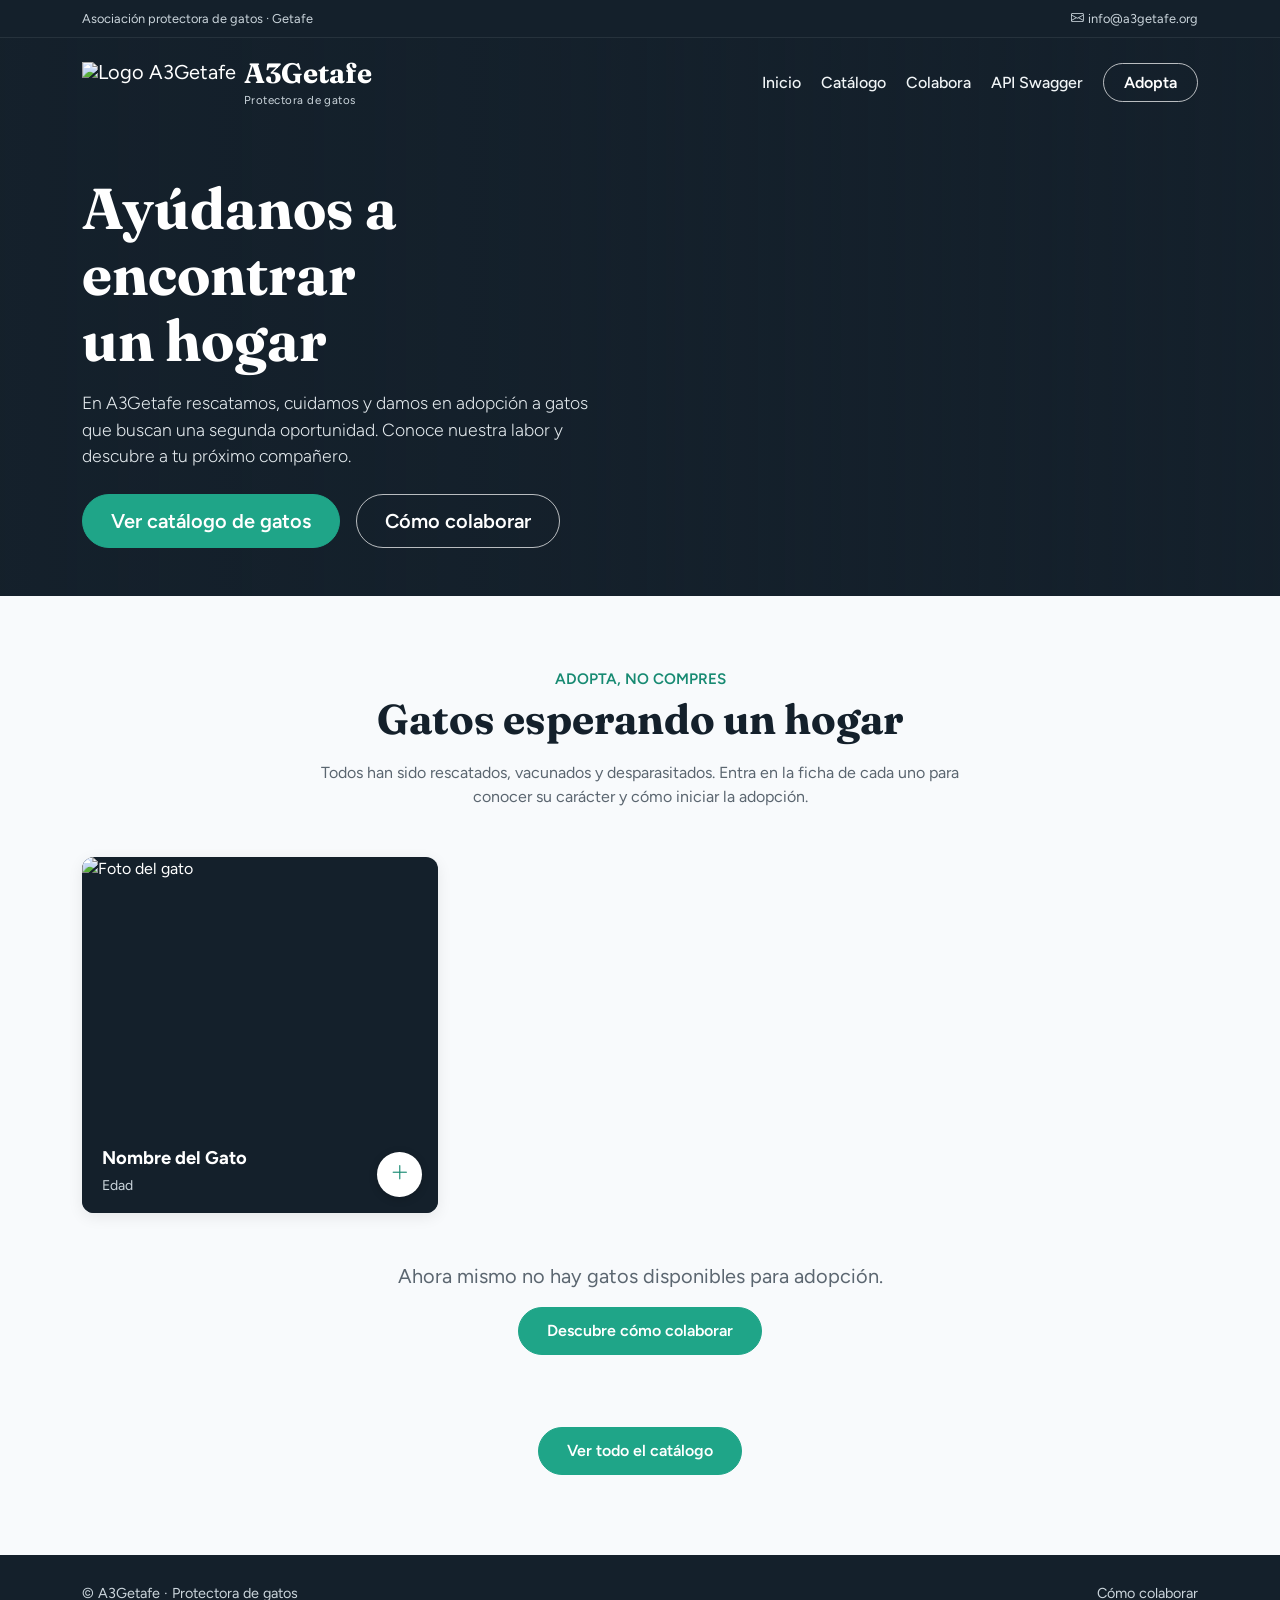
==== src/main/resources/templates/index.html @ 7547a060 "Version 2.0 frontend" ====
<!DOCTYPE html>
<html lang="es" xmlns:th="http://www.thymeleaf.org">
<head>
    <meta charset="UTF-8">
    <meta name="viewport" content="width=device-width, initial-scale=1">
    <title>A3Getafe - Protectora de Gatos</title>

    <!-- Bootstrap 5 -->
    <link href="https://cdn.jsdelivr.net/npm/bootstrap@5.3.0/dist/css/bootstrap.min.css" rel="stylesheet">
    <!-- Bootstrap Icons -->
    <link rel="stylesheet" href="https://cdn.jsdelivr.net/npm/bootstrap-icons@1.11.0/font/bootstrap-icons.css">
    <!-- Fuentes Google -->
    <link rel="preconnect" href="https://fonts.googleapis.com">
    <link rel="preconnect" href="https://fonts.gstatic.com" crossorigin>
    <link href="https://fonts.googleapis.com/css2?family=Fraunces:opsz,wght@9..144,600;9..144,700&family=Figtree:wght@400;500;600&display=swap" rel="stylesheet">

    <style>
        :root {
            --a3-ink: #14202b;       /* Barra superior y títulos */
            --a3-teal: #1fa588;      /* Acento: botones y highlights */
            --a3-teal-dark: #178a72;
            --a3-text: #5b6670;
            --a3-paper: #ffffff;

            --bs-body-font-family: 'Figtree', system-ui, sans-serif;
            --bs-body-color: var(--a3-text);
        }

        h1, h2, .a3-logo { font-family: 'Fraunces', Georgia, serif; }
        h1, h2 { color: var(--a3-ink); font-weight: 700; }

        /* ---------- Barra superior ---------- */
        .a3-topbar {
            background: var(--a3-ink);
            color: #cbd5dc;
            font-size: .8rem;
            padding: .55rem 0;
            border-bottom: 1px solid rgba(255, 255, 255, 0.08);
        }
        .a3-topbar a { color: inherit; text-decoration: none; }
        .a3-topbar a:hover { color: #fff; }

        /* ---------- Hero con imagen externa ---------- */
        .a3-hero {
            position: relative;
            min-height: 540px;
            color: #fff;
            background:
                    linear-gradient(90deg, rgba(20,32,43,0.92) 0%, rgba(20,32,43,0.7) 45%, rgba(20,32,43,0.1) 100%),
                    url('https://images.unsplash.com/photo-1514888286974-6c03e2ca1dba?q=80&w=1000') center right / cover no-repeat,
                    var(--a3-ink);
            display: flex;
            flex-direction: column;
        }
        .a3-hero h1 {
            color: #fff;
            font-size: clamp(2.4rem, 5vw, 3.6rem);
            line-height: 1.15;
        }
        .a3-hero .lead {
            color: #e4eaee;
            font-size: 1.1rem;
            max-width: 32rem;
        }

        /* ---------- Navegación ---------- */
        .a3-nav .navbar-brand { color: #fff; line-height: 1; }
        .a3-logo { font-size: 1.75rem; font-weight: 700; display: block; }
        .a3-logo-sub { font-size: .72rem; letter-spacing: .04em; color: #cbd5dc; }
        .a3-nav .nav-link { color: #f1f5f7; padding: .5rem 1rem; font-weight: 500; }
        .a3-nav .nav-link:hover,
        .a3-nav .nav-link:focus-visible { color: var(--a3-teal); }
        .a3-nav .navbar-toggler { border-color: rgba(255,255,255,.5); }

        @media (max-width: 991.98px) {
            .a3-nav .navbar-collapse.show,
            .a3-nav .navbar-collapse.collapsing {
                background: rgba(20,32,43,.96);
                border-radius: .5rem;
                padding: 1rem;
                margin-top: .5rem;
            }
        }

        /* ---------- Botones ---------- */
        .btn-a3 {
            background: var(--a3-teal);
            border-color: var(--a3-teal);
            color: #fff;
            border-radius: 50rem;
            font-weight: 600;
            padding: .7rem 1.75rem;
            transition: all .2s ease-in-out;
        }
        .btn-a3:hover, .btn-a3:focus-visible {
            background: var(--a3-teal-dark);
            border-color: var(--a3-teal-dark);
            color: #fff;
        }
        .btn-a3-outline {
            border: 1px solid rgba(255,255,255,.7);
            color: #fff;
            border-radius: 50rem;
            font-weight: 600;
            padding: .7rem 1.75rem;
            transition: all .2s ease-in-out;
        }
        .btn-a3-outline:hover, .btn-a3-outline:focus-visible {
            background: #fff;
            color: var(--a3-ink);
        }
        .a3-nav .btn-a3-outline { padding: .4rem 1.25rem; }

        :focus-visible { outline: 3px solid var(--a3-teal); outline-offset: 2px; }

        /* ---------- Sección de gatos ---------- */
        .a3-section { padding: 4.5rem 0 5rem; background-color: #f8fafc; }
        .a3-eyebrow { color: var(--a3-teal-dark); font-weight: 600; font-size: 0.95rem; }
        .a3-section h2 { font-size: clamp(2rem, 4vw, 2.6rem); }
        .a3-section .intro { max-width: 42rem; margin-inline: auto; color: var(--a3-text); }

        .a3-cat {
            position: relative;
            display: block;
            aspect-ratio: 1 / 1;
            overflow: hidden;
            border-radius: 12px;
            background: var(--a3-ink);
            color: #fff;
            text-decoration: none;
            box-shadow: 0 4px 15px rgba(0, 0, 0, 0.08);
            transition: transform .2s ease-in-out, box-shadow .2s ease-in-out;
        }
        .a3-cat:hover {
            transform: translateY(-4px);
            box-shadow: 0 8px 25px rgba(0, 0, 0, 0.15);
        }
        .a3-cat img { width: 100%; height: 100%; object-fit: cover; display: block; }
        .a3-cat-label {
            position: absolute;
            inset: auto 0 0 0;
            padding: 1rem 4.5rem 1rem 1.25rem;
            background: linear-gradient(0deg, rgba(20,32,43,0.95) 0%, rgba(20,32,43,0.75) 70%, rgba(20,32,43,0) 100%);
        }
        .a3-cat-name { font-weight: 700; font-size: 1.15rem; display: block; color: #fff; }
        .a3-cat-age { font-size: .88rem; color: #cbd5dc; }
        .a3-cat-btn {
            position: absolute;
            right: 1rem;
            bottom: 1rem;
            width: 2.8rem;
            height: 2.8rem;
            border-radius: 50%;
            background: #fff;
            color: var(--a3-teal-dark);
            display: flex;
            align-items: center;
            justify-content: center;
            font-size: 1.2rem;
            box-shadow: 0 2px 8px rgba(0, 0, 0, 0.2);
            transition: background .2s, color .2s, transform .2s;
        }
        .a3-logo-img {
            height: 42px;         /* Ajusta la altura del logo según tus preferencias */
            width: auto;
            object-fit: contain;
        }
        .a3-cat:hover .a3-cat-btn,
        .a3-cat:focus-visible .a3-cat-btn {
            background: var(--a3-teal);
            color: #fff;
            transform: scale(1.05);
        }

        /* ---------- Pie de página ---------- */
        footer.a3-footer { background: var(--a3-ink); color: #cbd5dc; font-size: .9rem; padding: 1.75rem 0; }
    </style>
</head>
<body>

<!-- Barra superior -->
<div class="a3-topbar">
    <div class="container d-flex justify-content-between align-items-center">
        <span>Asociación protectora de gatos · Getafe</span>
        <span class="d-none d-sm-inline">
            <a href="mailto:info@a3getafe.org"><i class="bi bi-envelope me-1"></i>info@a3getafe.org</a>
        </span>
    </div>
</div>

<!-- Hero + Navegación -->
<header class="a3-hero">
    <nav class="navbar navbar-expand-lg navbar-dark a3-nav py-3">
        <div class="container">
            <a class="navbar-brand d-flex align-items-center gap-2" th:href="@{/}">
                <img th:src="@{/img/logo.jpg}" alt="Logo A3Getafe" class="a3-logo-img">
                <div>
                    <span class="a3-logo">A3Getafe</span>
                    <span class="a3-logo-sub">Protectora de gatos</span>
                </div>
            </a>
            <button class="navbar-toggler" type="button" data-bs-toggle="collapse"
                    data-bs-target="#menuPrincipal" aria-controls="menuPrincipal"
                    aria-expanded="false" aria-label="Abrir menú">
                <span class="navbar-toggler-icon"></span>
            </button>
            <div class="collapse navbar-collapse justify-content-end" id="menuPrincipal">
                <ul class="navbar-nav align-items-lg-center gap-1">
                    <li class="nav-item"><a class="nav-link" th:href="@{/}">Inicio</a></li>
                    <li class="nav-item"><a class="nav-link" th:href="@{/cats}">Catálogo</a></li>
                    <li class="nav-item"><a class="nav-link" th:href="@{/colabora}">Colabora</a></li>
                    <li class="nav-item"><a class="nav-link" th:href="@{/swagger-ui/index.html}" target="_blank" rel="noopener">API Swagger</a></li>
                    <li class="nav-item ms-lg-2 mt-2 mt-lg-0">
                        <a class="btn btn-a3-outline" th:href="@{/cats}">Adopta</a>
                    </li>
                </ul>
            </div>
        </div>
    </nav>

    <div class="container flex-grow-1 d-flex align-items-center py-5">
        <div class="col-lg-7 col-xl-6">
            <h1 class="mb-3">Ayúdanos a encontrar<br>un hogar</h1>
            <p class="lead mb-4">
                En A3Getafe rescatamos, cuidamos y damos en adopción a gatos que buscan una segunda oportunidad.
                Conoce nuestra labor y descubre a tu próximo compañero.
            </p>
            <div class="d-flex flex-wrap gap-3">
                <a th:href="@{/cats}" class="btn btn-a3 btn-lg">Ver catálogo de gatos</a>
                <a th:href="@{/colabora}" class="btn btn-a3-outline btn-lg">Cómo colaborar</a>
            </div>
        </div>
    </div>
</header>

<!-- Gatos esperando un hogar -->
<main class="a3-section" th:with="disponibles=${cats != null ? cats.?[status == 'AVAILABLE'] : {}}">
    <div class="container">
        <div class="text-center mb-5">
            <p class="a3-eyebrow mb-1 text-uppercase tracking-wide">Adopta, no compres</p>
            <h2 class="mb-3">Gatos esperando un hogar</h2>
            <p class="intro mb-0">
                Todos han sido rescatados, vacunados y desparasitados. Entra en la ficha de cada uno
                para conocer su carácter y cómo iniciar la adopción.
            </p>
        </div>

        <div class="row g-4">
            <div class="col-md-6 col-lg-4" th:each="cat : ${disponibles}">
                <a class="a3-cat" th:href="@{/cats/{id}(id=${cat.id})}">
                    <img th:src="${cat.imageUrl != null} ? ${cat.imageUrl} : @{/img/gato-sin-foto.jpg}"
                         th:alt="'Foto de ' + ${cat.name}"
                         alt="Foto del gato" loading="lazy">
                    <span class="a3-cat-label">
                        <span class="a3-cat-name" th:text="${cat.name}">Nombre del Gato</span>
                        <span class="a3-cat-age" th:text="${cat.ageDescription}">Edad</span>
                    </span>
                    <span class="a3-cat-btn" aria-hidden="true"><i class="bi bi-plus-lg"></i></span>
                    <span class="visually-hidden" th:text="'Ver ficha de ' + ${cat.name}">Ver ficha</span>
                </a>
            </div>

            <div class="col-12 text-center py-4" th:if="${#lists.isEmpty(disponibles)}">
                <p class="mb-3 fs-5">Ahora mismo no hay gatos disponibles para adopción.</p>
                <a th:href="@{/colabora}" class="btn btn-a3">Descubre cómo colaborar</a>
            </div>
        </div>

        <div class="text-center mt-5" th:unless="${#lists.isEmpty(disponibles)}">
            <a th:href="@{/cats}" class="btn btn-a3">Ver todo el catálogo</a>
        </div>
    </div>
</main>

<footer class="a3-footer">
    <div class="container d-flex flex-wrap justify-content-between align-items-center gap-2">
        <span>© A3Getafe · Protectora de gatos</span>
        <a class="text-reset text-decoration-none" th:href="@{/colabora}">Cómo colaborar</a>
    </div>
</footer>

<script src="https://cdn.jsdelivr.net/npm/bootstrap@5.3.0/dist/js/bootstrap.bundle.min.js"></script>
</body>
</html>
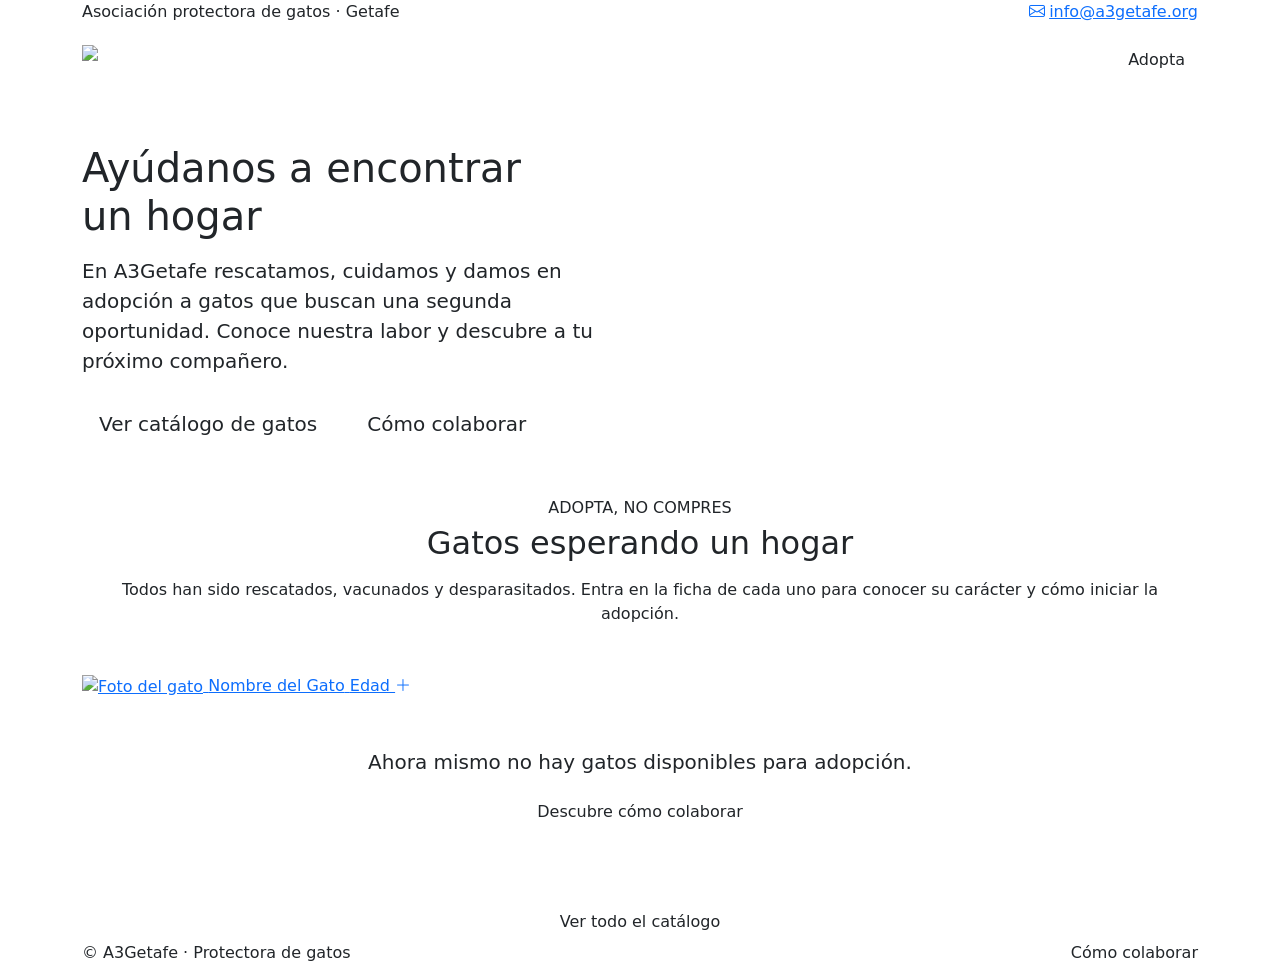
==== commit c7c79cfa: "Add style.css" ====
--- a/src/main/resources/templates/index.html
+++ b/src/main/resources/templates/index.html
@@ -13,168 +13,8 @@
     <link rel="preconnect" href="https://fonts.googleapis.com">
     <link rel="preconnect" href="https://fonts.gstatic.com" crossorigin>
     <link href="https://fonts.googleapis.com/css2?family=Fraunces:opsz,wght@9..144,600;9..144,700&family=Figtree:wght@400;500;600&display=swap" rel="stylesheet">
-
-    <style>
-        :root {
-            --a3-ink: #14202b;       /* Barra superior y títulos */
-            --a3-teal: #1fa588;      /* Acento: botones y highlights */
-            --a3-teal-dark: #178a72;
-            --a3-text: #5b6670;
-            --a3-paper: #ffffff;
-
-            --bs-body-font-family: 'Figtree', system-ui, sans-serif;
-            --bs-body-color: var(--a3-text);
-        }
-
-        h1, h2, .a3-logo { font-family: 'Fraunces', Georgia, serif; }
-        h1, h2 { color: var(--a3-ink); font-weight: 700; }
-
-        /* ---------- Barra superior ---------- */
-        .a3-topbar {
-            background: var(--a3-ink);
-            color: #cbd5dc;
-            font-size: .8rem;
-            padding: .55rem 0;
-            border-bottom: 1px solid rgba(255, 255, 255, 0.08);
-        }
-        .a3-topbar a { color: inherit; text-decoration: none; }
-        .a3-topbar a:hover { color: #fff; }
-
-        /* ---------- Hero con imagen externa ---------- */
-        .a3-hero {
-            position: relative;
-            min-height: 540px;
-            color: #fff;
-            background:
-                    linear-gradient(90deg, rgba(20,32,43,0.92) 0%, rgba(20,32,43,0.7) 45%, rgba(20,32,43,0.1) 100%),
-                    url('https://images.unsplash.com/photo-1514888286974-6c03e2ca1dba?q=80&w=1000') center right / cover no-repeat,
-                    var(--a3-ink);
-            display: flex;
-            flex-direction: column;
-        }
-        .a3-hero h1 {
-            color: #fff;
-            font-size: clamp(2.4rem, 5vw, 3.6rem);
-            line-height: 1.15;
-        }
-        .a3-hero .lead {
-            color: #e4eaee;
-            font-size: 1.1rem;
-            max-width: 32rem;
-        }
-
-        /* ---------- Navegación ---------- */
-        .a3-nav .navbar-brand { color: #fff; line-height: 1; }
-        .a3-logo { font-size: 1.75rem; font-weight: 700; display: block; }
-        .a3-logo-sub { font-size: .72rem; letter-spacing: .04em; color: #cbd5dc; }
-        .a3-nav .nav-link { color: #f1f5f7; padding: .5rem 1rem; font-weight: 500; }
-        .a3-nav .nav-link:hover,
-        .a3-nav .nav-link:focus-visible { color: var(--a3-teal); }
-        .a3-nav .navbar-toggler { border-color: rgba(255,255,255,.5); }
-
-        @media (max-width: 991.98px) {
-            .a3-nav .navbar-collapse.show,
-            .a3-nav .navbar-collapse.collapsing {
-                background: rgba(20,32,43,.96);
-                border-radius: .5rem;
-                padding: 1rem;
-                margin-top: .5rem;
-            }
-        }
-
-        /* ---------- Botones ---------- */
-        .btn-a3 {
-            background: var(--a3-teal);
-            border-color: var(--a3-teal);
-            color: #fff;
-            border-radius: 50rem;
-            font-weight: 600;
-            padding: .7rem 1.75rem;
-            transition: all .2s ease-in-out;
-        }
-        .btn-a3:hover, .btn-a3:focus-visible {
-            background: var(--a3-teal-dark);
-            border-color: var(--a3-teal-dark);
-            color: #fff;
-        }
-        .btn-a3-outline {
-            border: 1px solid rgba(255,255,255,.7);
-            color: #fff;
-            border-radius: 50rem;
-            font-weight: 600;
-            padding: .7rem 1.75rem;
-            transition: all .2s ease-in-out;
-        }
-        .btn-a3-outline:hover, .btn-a3-outline:focus-visible {
-            background: #fff;
-            color: var(--a3-ink);
-        }
-        .a3-nav .btn-a3-outline { padding: .4rem 1.25rem; }
-
-        :focus-visible { outline: 3px solid var(--a3-teal); outline-offset: 2px; }
-
-        /* ---------- Sección de gatos ---------- */
-        .a3-section { padding: 4.5rem 0 5rem; background-color: #f8fafc; }
-        .a3-eyebrow { color: var(--a3-teal-dark); font-weight: 600; font-size: 0.95rem; }
-        .a3-section h2 { font-size: clamp(2rem, 4vw, 2.6rem); }
-        .a3-section .intro { max-width: 42rem; margin-inline: auto; color: var(--a3-text); }
-
-        .a3-cat {
-            position: relative;
-            display: block;
-            aspect-ratio: 1 / 1;
-            overflow: hidden;
-            border-radius: 12px;
-            background: var(--a3-ink);
-            color: #fff;
-            text-decoration: none;
-            box-shadow: 0 4px 15px rgba(0, 0, 0, 0.08);
-            transition: transform .2s ease-in-out, box-shadow .2s ease-in-out;
-        }
-        .a3-cat:hover {
-            transform: translateY(-4px);
-            box-shadow: 0 8px 25px rgba(0, 0, 0, 0.15);
-        }
-        .a3-cat img { width: 100%; height: 100%; object-fit: cover; display: block; }
-        .a3-cat-label {
-            position: absolute;
-            inset: auto 0 0 0;
-            padding: 1rem 4.5rem 1rem 1.25rem;
-            background: linear-gradient(0deg, rgba(20,32,43,0.95) 0%, rgba(20,32,43,0.75) 70%, rgba(20,32,43,0) 100%);
-        }
-        .a3-cat-name { font-weight: 700; font-size: 1.15rem; display: block; color: #fff; }
-        .a3-cat-age { font-size: .88rem; color: #cbd5dc; }
-        .a3-cat-btn {
-            position: absolute;
-            right: 1rem;
-            bottom: 1rem;
-            width: 2.8rem;
-            height: 2.8rem;
-            border-radius: 50%;
-            background: #fff;
-            color: var(--a3-teal-dark);
-            display: flex;
-            align-items: center;
-            justify-content: center;
-            font-size: 1.2rem;
-            box-shadow: 0 2px 8px rgba(0, 0, 0, 0.2);
-            transition: background .2s, color .2s, transform .2s;
-        }
-        .a3-logo-img {
-            height: 42px;         /* Ajusta la altura del logo según tus preferencias */
-            width: auto;
-            object-fit: contain;
-        }
-        .a3-cat:hover .a3-cat-btn,
-        .a3-cat:focus-visible .a3-cat-btn {
-            background: var(--a3-teal);
-            color: #fff;
-            transform: scale(1.05);
-        }
-
-        /* ---------- Pie de página ---------- */
-        footer.a3-footer { background: var(--a3-ink); color: #cbd5dc; font-size: .9rem; padding: 1.75rem 0; }
-    </style>
+    <!-- CSS personalizado -->
+    <link rel="stylesheet" th:href="@{/css/styles.css}" href="/css/styles.css">
 </head>
 <body>
 
